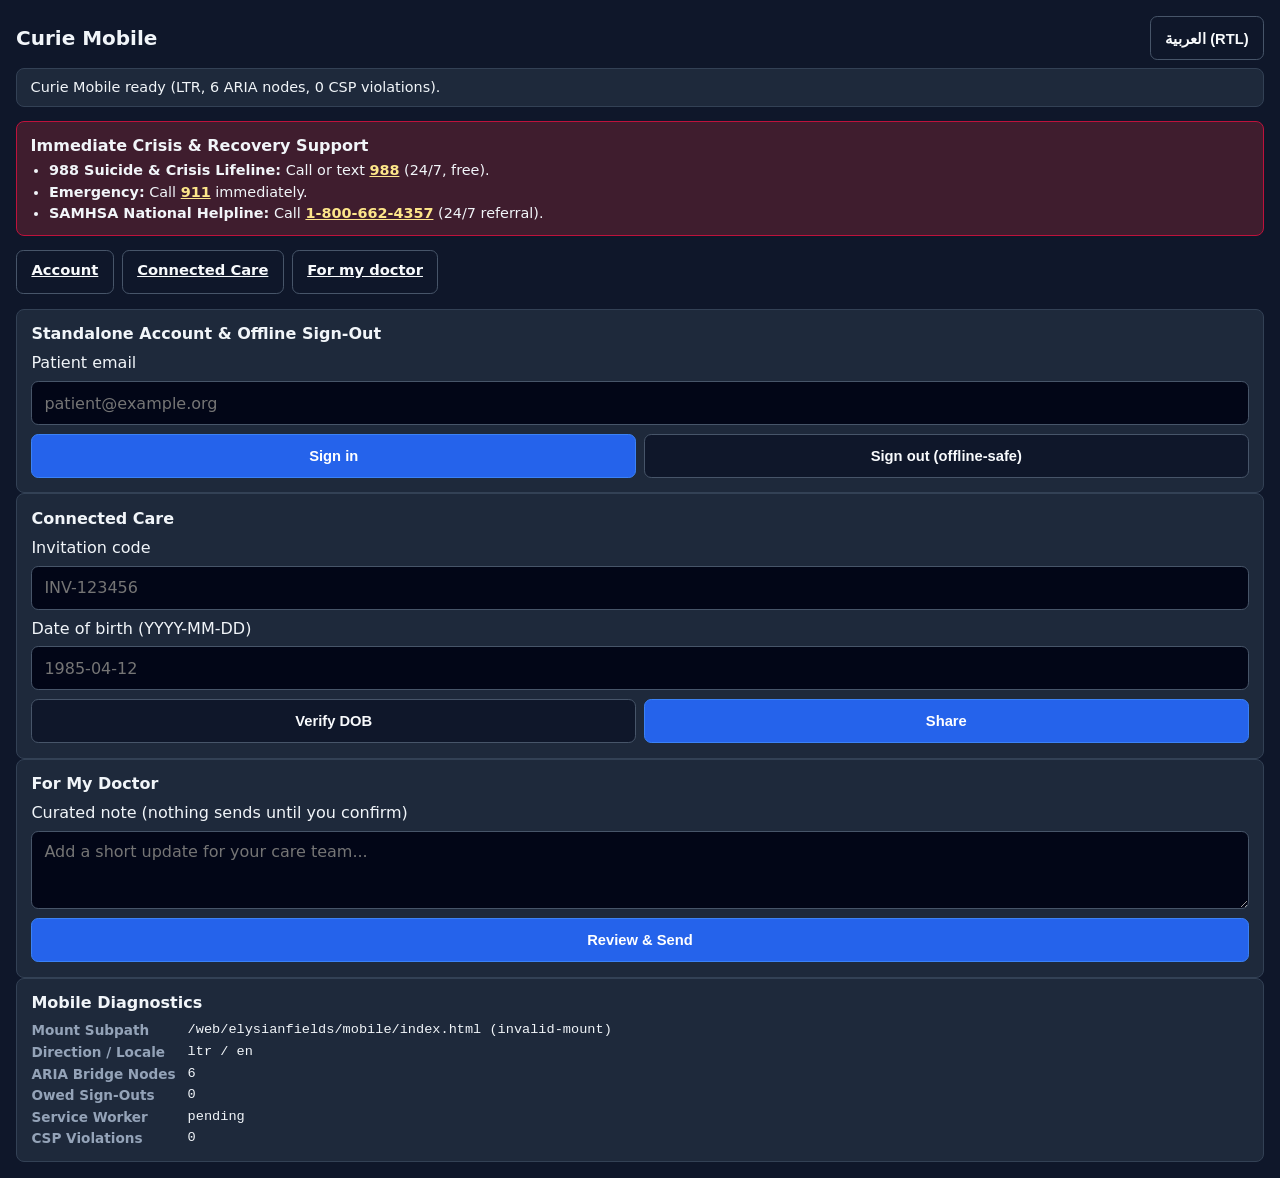
==== web/elysianfields/mobile/index.html @ 74f0f7d9 "feat(mobile-web): add /elysianfields/mobile/ PWA, offline Service Worker, and Playwright Mobile + Wa" ====
<!DOCTYPE html>
<html lang="en" dir="ltr">
<head>
  <meta charset="utf-8">
  <meta name="viewport" content="width=device-width, initial-scale=1">
  <meta name="theme-color" content="#0f172a">
  <title>Elysian Fields — Curie Mobile</title>
  <link rel="manifest" href="./manifest.webmanifest">
  <link rel="stylesheet" href="./mobile.css">
</head>
<body>
  <div id="mobile-app" class="mobile-shell" data-mount-prefix="/elysianfields/mobile">
    <header class="mobile-header">
      <div class="header-row">
        <h1 id="mobile-title">Curie Mobile</h1>
        <button id="btn-toggle-lang" type="button" class="touch-btn">العربية (RTL)</button>
      </div>
      <p id="mobile-status" class="status-banner" role="status" aria-live="polite">
        Initializing Curie Mobile standalone shell...
      </p>
    </header>

    <section id="crisis-resources" class="crisis-banner" aria-label="Immediate crisis support">
      <h2 id="crisis-heading">Immediate Crisis &amp; Recovery Support</h2>
      <ul class="crisis-list">
        <li><strong>988 Suicide &amp; Crisis Lifeline:</strong> Call or text <a href="tel:988">988</a> (24/7, free).</li>
        <li><strong>Emergency:</strong> Call <a href="tel:911">911</a> immediately.</li>
        <li><strong>SAMHSA National Helpline:</strong> Call <a href="tel:18006624357">1-800-662-4357</a> (24/7 referral).</li>
      </ul>
    </section>

    <nav class="mobile-nav" aria-label="Curie Mobile navigation">
      <a class="touch-btn" href="#section-account">Account</a>
      <a class="touch-btn" href="#section-connected-care">Connected Care</a>
      <a class="touch-btn" href="#section-for-my-doctor">For my doctor</a>
    </nav>

    <main id="mobile-main" aria-label="Curie Mobile workspace">
      <section id="section-account" class="card" aria-label="Standalone patient account">
        <h2>Standalone Account &amp; Offline Sign-Out</h2>
        <form id="mobile-auth-form" class="stack-form">
          <label for="mobile-email">Patient email</label>
          <input id="mobile-email" class="touch-input" name="email" type="email" autocomplete="username" placeholder="patient@example.org">
          <div class="btn-row">
            <button id="btn-mobile-signin" type="submit" class="touch-btn touch-btn-primary">Sign in</button>
            <button id="btn-mobile-signout" type="button" class="touch-btn">Sign out (offline-safe)</button>
          </div>
        </form>
      </section>

      <section id="section-connected-care" class="card" aria-label="Connected Care invitation">
        <h2>Connected Care</h2>
        <form id="connected-care-form" class="stack-form">
          <label for="invite-code">Invitation code</label>
          <input id="invite-code" class="touch-input" name="code" type="text" placeholder="INV-123456">
          <label for="verify-dob">Date of birth (YYYY-MM-DD)</label>
          <input id="verify-dob" class="touch-input" name="dob" type="text" placeholder="1985-04-12">
          <div class="btn-row">
            <button id="btn-verify-dob" type="submit" class="touch-btn">Verify DOB</button>
            <button id="btn-share-consent" type="button" class="touch-btn touch-btn-primary">Share</button>
          </div>
        </form>
      </section>

      <section id="section-for-my-doctor" class="card" aria-label="For my doctor sharing">
        <h2>For My Doctor</h2>
        <form id="doctor-note-form" class="stack-form">
          <label for="doctor-note">Curated note (nothing sends until you confirm)</label>
          <textarea id="doctor-note" class="touch-textarea" rows="3" placeholder="Add a short update for your care team..."></textarea>
          <button id="btn-send-doctor" type="submit" class="touch-btn touch-btn-primary">Review &amp; Send</button>
        </form>
      </section>

      <section class="card" aria-label="Mobile delivery diagnostics">
        <h2>Mobile Diagnostics</h2>
        <dl class="metric-grid">
          <dt>Mount Subpath</dt>
          <dd id="mobile-metric-subpath">pending</dd>
          <dt>Direction / Locale</dt>
          <dd id="mobile-metric-dir">ltr / en</dd>
          <dt>ARIA Bridge Nodes</dt>
          <dd id="mobile-metric-a11y">0</dd>
          <dt>Owed Sign-Outs</dt>
          <dd id="mobile-metric-owed">0</dd>
          <dt>Service Worker</dt>
          <dd id="mobile-metric-sw">pending</dd>
          <dt>CSP Violations</dt>
          <dd id="mobile-metric-csp">0</dd>
        </dl>
      </section>
    </main>
  </div>

  <script type="module" src="./mobile-boot.js"></script>
</body>
</html>
---- web/elysianfields/mobile/mobile.css ----
:root {
  color-scheme: light dark;
  font-family: system-ui, -apple-system, BlinkMacSystemFont, "Segoe UI", sans-serif;
}

*,
*::before,
*::after {
  box-sizing: border-box;
}

html,
body {
  margin: 0;
  padding: 0;
  width: 100%;
  max-width: 100%;
  overflow-x: hidden;
  background: #0f172a;
  color: #f1f5f9;
}

.ef-sr-only {
  position: fixed;
  width: 1px;
  height: 1px;
  padding: 0;
  margin: -1px;
  overflow: hidden;
  clip: rect(0, 0, 0, 0);
  white-space: nowrap;
  border: 0;
  pointer-events: none;
}

.mobile-shell {
  width: 100%;
  max-width: 100%;
  margin: 0 auto;
  padding: 1rem;
  display: flex;
  flex-direction: column;
  gap: 0.9rem;
}

.mobile-header {
  display: flex;
  flex-direction: column;
  gap: 0.5rem;
}

.header-row {
  display: flex;
  align-items: center;
  justify-content: space-between;
  gap: 0.5rem;
  flex-wrap: wrap;
}

.mobile-header h1 {
  margin: 0;
  font-size: 1.25rem;
  line-height: 1.3;
}

.status-banner {
  margin: 0;
  padding: 0.65rem 0.85rem;
  border-radius: 0.5rem;
  background: #1e293b;
  border: 1px solid #334155;
  font-size: 0.9rem;
  overflow-wrap: anywhere;
}

.crisis-banner {
  padding: 0.85rem;
  border-radius: 0.5rem;
  background: #3f1d2e;
  border: 1px solid #be123c;
}

.crisis-banner h2 {
  margin: 0 0 0.45rem 0;
  font-size: 1rem;
}

.crisis-list {
  margin: 0;
  padding-inline-start: 1.15rem;
  display: flex;
  flex-direction: column;
  gap: 0.35rem;
  font-size: 0.9rem;
}

.crisis-list a {
  color: #fde68a;
  font-weight: 700;
}

.mobile-nav {
  display: flex;
  gap: 0.5rem;
  flex-wrap: wrap;
}

.card {
  width: 100%;
  min-width: 0;
  padding: 0.9rem;
  border-radius: 0.5rem;
  background: #1e293b;
  border: 1px solid #334155;
  display: flex;
  flex-direction: column;
  gap: 0.65rem;
}

.card h2 {
  margin: 0;
  font-size: 1rem;
}

.stack-form {
  display: flex;
  flex-direction: column;
  gap: 0.55rem;
  width: 100%;
}

.touch-input,
.touch-textarea {
  width: 100%;
  min-height: 44px;
  padding: 0.6rem 0.75rem;
  border-radius: 0.45rem;
  border: 1px solid #475569;
  background: #020617;
  color: #f8fafc;
  font-size: 1rem;
  font-family: inherit;
}

.touch-btn {
  min-height: 44px;
  padding: 0.6rem 0.9rem;
  border-radius: 0.45rem;
  border: 1px solid #475569;
  background: #0f172a;
  color: #f8fafc;
  font-size: 0.92rem;
  font-weight: 600;
  cursor: pointer;
  touch-action: manipulation;
}

.touch-btn-primary {
  background: #2563eb;
  border-color: #3b82f6;
  color: #ffffff;
}

.touch-btn:focus-visible,
.touch-input:focus-visible,
.touch-textarea:focus-visible,
a:focus-visible {
  outline: 3px solid #93c5fd;
  outline-offset: 2px;
}

.btn-row {
  display: flex;
  gap: 0.5rem;
  flex-wrap: wrap;
}

.btn-row .touch-btn {
  flex: 1 1 8.5rem;
}

.metric-grid {
  display: grid;
  grid-template-columns: max-content minmax(0, 1fr);
  gap: 0.35rem 0.75rem;
  margin: 0;
  font-size: 0.85rem;
}

.metric-grid dt {
  color: #94a3b8;
  font-weight: 600;
}

.metric-grid dd {
  margin: 0;
  font-family: ui-monospace, SFMono-Regular, Menlo, monospace;
  overflow-wrap: anywhere;
}
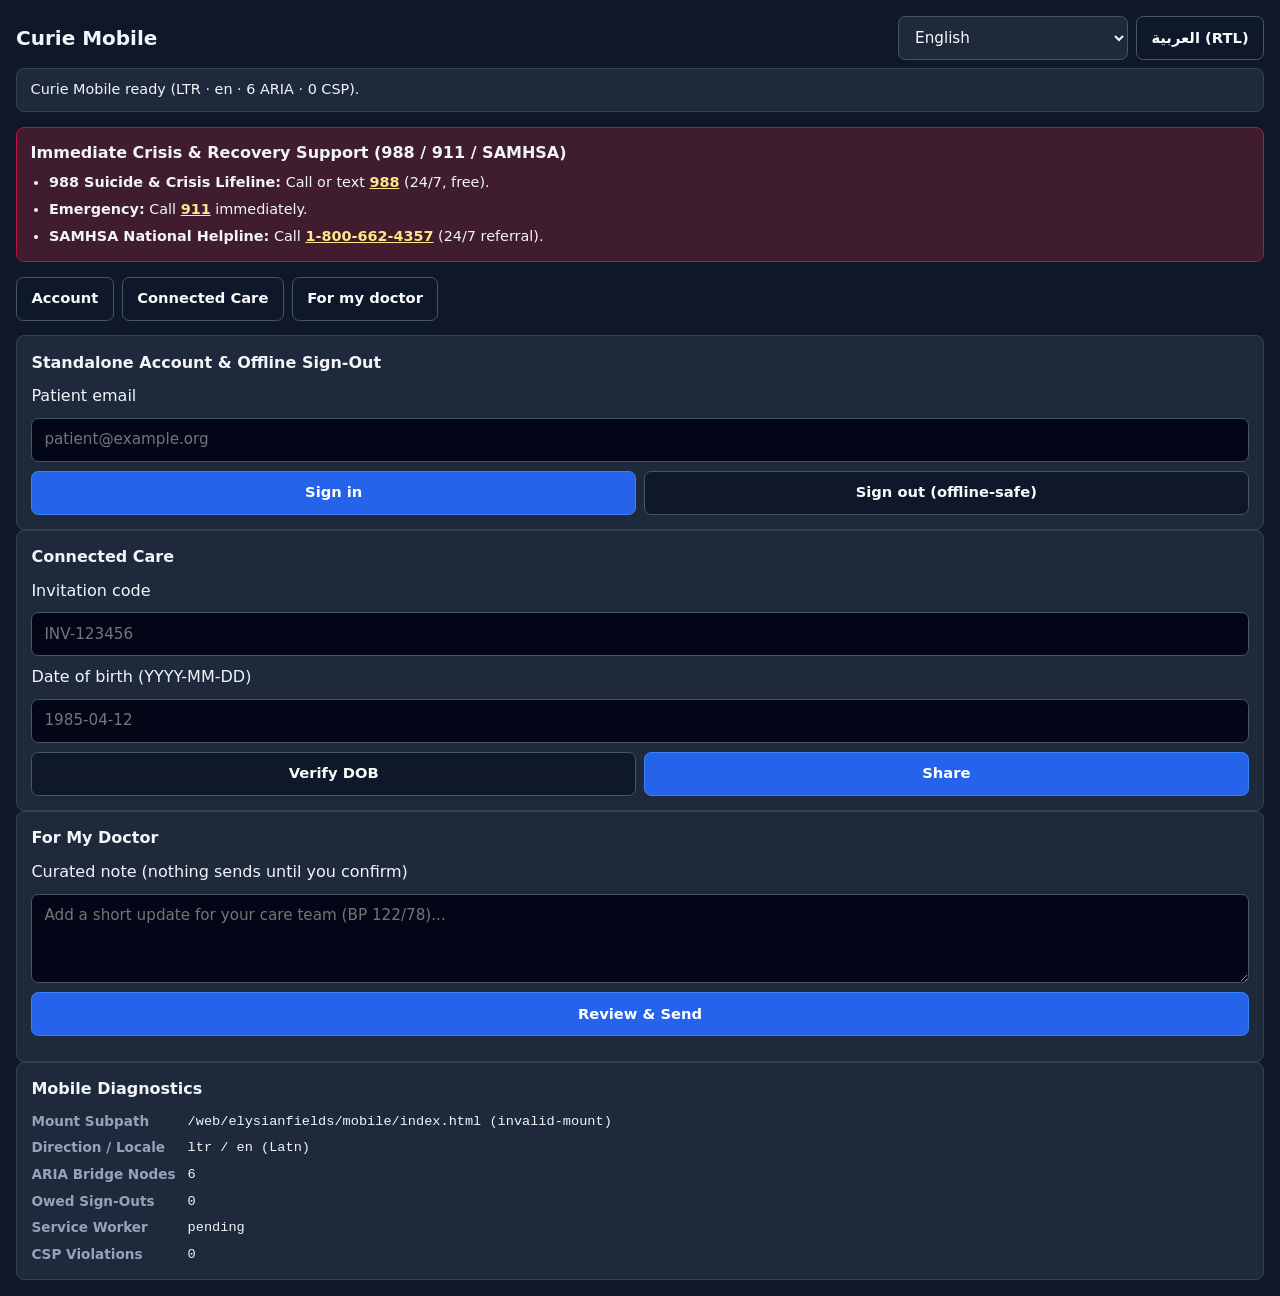
==== commit d66f2ff0: "feat: upgrade desktop/mobile web shells for 7+ scripts and add multilingual GUI QA harness" ====
--- a/web/elysianfields/mobile/index.html
+++ b/web/elysianfields/mobile/index.html
@@ -13,7 +13,23 @@
     <header class="mobile-header">
       <div class="header-row">
         <h1 id="mobile-title">Curie Mobile</h1>
-        <button id="btn-toggle-lang" type="button" class="touch-btn">العربية (RTL)</button>
+        <div class="header-controls">
+          <select id="locale-select" class="touch-select" aria-label="Language">
+            <option value="en">English</option>
+            <option value="he">עברית (Hebrew · RTL)</option>
+            <option value="ar">العربية (Arabic · RTL)</option>
+            <option value="zh-Hans">简体中文 (Chinese)</option>
+            <option value="ja">日本語 (Japanese)</option>
+            <option value="vi">Tiếng Việt (Vietnamese)</option>
+            <option value="hi">हिन्दी (Hindi · Devanagari)</option>
+            <option value="es">Español</option>
+            <option value="fr">Français</option>
+            <option value="pt">Português</option>
+            <option value="de">Deutsch</option>
+            <option value="ko">한국어</option>
+          </select>
+          <button id="btn-toggle-lang" type="button" class="touch-btn">العربية (RTL)</button>
+        </div>
       </div>
       <p id="mobile-status" class="status-banner" role="status" aria-live="polite">
         Initializing Curie Mobile standalone shell...
@@ -30,17 +46,17 @@
     </section>
 
     <nav class="mobile-nav" aria-label="Curie Mobile navigation">
-      <a class="touch-btn" href="#section-account">Account</a>
-      <a class="touch-btn" href="#section-connected-care">Connected Care</a>
-      <a class="touch-btn" href="#section-for-my-doctor">For my doctor</a>
+      <a id="nav-account" class="touch-btn" href="#section-account">Account</a>
+      <a id="nav-connected-care" class="touch-btn" href="#section-connected-care">Connected Care</a>
+      <a id="nav-for-my-doctor" class="touch-btn" href="#section-for-my-doctor">For my doctor</a>
     </nav>
 
     <main id="mobile-main" aria-label="Curie Mobile workspace">
       <section id="section-account" class="card" aria-label="Standalone patient account">
-        <h2>Standalone Account &amp; Offline Sign-Out</h2>
+        <h2 id="heading-account">Standalone Account &amp; Offline Sign-Out</h2>
         <form id="mobile-auth-form" class="stack-form">
-          <label for="mobile-email">Patient email</label>
-          <input id="mobile-email" class="touch-input" name="email" type="email" autocomplete="username" placeholder="patient@example.org">
+          <label id="label-mobile-email" for="mobile-email">Patient email</label>
+          <input id="mobile-email" class="touch-input" name="email" type="email" dir="auto" autocomplete="username" placeholder="patient@example.org">
           <div class="btn-row">
             <button id="btn-mobile-signin" type="submit" class="touch-btn touch-btn-primary">Sign in</button>
             <button id="btn-mobile-signout" type="button" class="touch-btn">Sign out (offline-safe)</button>
@@ -49,12 +65,12 @@
       </section>
 
       <section id="section-connected-care" class="card" aria-label="Connected Care invitation">
-        <h2>Connected Care</h2>
+        <h2 id="heading-connected-care">Connected Care</h2>
         <form id="connected-care-form" class="stack-form">
-          <label for="invite-code">Invitation code</label>
-          <input id="invite-code" class="touch-input" name="code" type="text" placeholder="INV-123456">
-          <label for="verify-dob">Date of birth (YYYY-MM-DD)</label>
-          <input id="verify-dob" class="touch-input" name="dob" type="text" placeholder="1985-04-12">
+          <label id="label-invite-code" for="invite-code">Invitation code</label>
+          <input id="invite-code" class="touch-input" name="code" type="text" dir="auto" placeholder="INV-123456">
+          <label id="label-verify-dob" for="verify-dob">Date of birth (YYYY-MM-DD)</label>
+          <input id="verify-dob" class="touch-input" name="dob" type="text" dir="auto" placeholder="1985-04-12">
           <div class="btn-row">
             <button id="btn-verify-dob" type="submit" class="touch-btn">Verify DOB</button>
             <button id="btn-share-consent" type="button" class="touch-btn touch-btn-primary">Share</button>
@@ -63,16 +79,17 @@
       </section>
 
       <section id="section-for-my-doctor" class="card" aria-label="For my doctor sharing">
-        <h2>For My Doctor</h2>
+        <h2 id="heading-for-my-doctor">For My Doctor</h2>
         <form id="doctor-note-form" class="stack-form">
-          <label for="doctor-note">Curated note (nothing sends until you confirm)</label>
-          <textarea id="doctor-note" class="touch-textarea" rows="3" placeholder="Add a short update for your care team..."></textarea>
+          <label id="label-doctor-note" for="doctor-note">Curated note (nothing sends until you confirm)</label>
+          <textarea id="doctor-note" class="touch-textarea" rows="3" dir="auto" placeholder="Add a short update for your care team..."></textarea>
           <button id="btn-send-doctor" type="submit" class="touch-btn touch-btn-primary">Review &amp; Send</button>
         </form>
+        <ul id="doctor-sent-list" class="sent-list" aria-live="polite" dir="auto"></ul>
       </section>
 
       <section class="card" aria-label="Mobile delivery diagnostics">
-        <h2>Mobile Diagnostics</h2>
+        <h2 id="heading-mobile-diagnostics">Mobile Diagnostics</h2>
         <dl class="metric-grid">
           <dt>Mount Subpath</dt>
           <dd id="mobile-metric-subpath">pending</dd>
--- a/web/elysianfields/mobile/mobile.css
+++ b/web/elysianfields/mobile/mobile.css
@@ -1,6 +1,18 @@
 :root {
   color-scheme: light dark;
-  font-family: system-ui, -apple-system, BlinkMacSystemFont, "Segoe UI", sans-serif;
+  font-family:
+    "Noto Sans",
+    "Noto Sans Hebrew",
+    "Noto Sans Arabic",
+    "Noto Sans Devanagari",
+    "Noto Sans CJK SC",
+    "Noto Sans CJK JP",
+    "DejaVu Sans",
+    system-ui,
+    -apple-system,
+    BlinkMacSystemFont,
+    "Segoe UI",
+    sans-serif;
 }
 
 *,
@@ -15,7 +27,8 @@
   padding: 0;
   width: 100%;
   max-width: 100%;
-  overflow-x: hidden;
+  overflow-x: clip;
+  line-height: 1.55;
   background: #0f172a;
   color: #f1f5f9;
 }
@@ -36,7 +49,7 @@
 .mobile-shell {
   width: 100%;
   max-width: 100%;
-  margin: 0 auto;
+  margin-inline: auto;
   padding: 1rem;
   display: flex;
   flex-direction: column;
@@ -57,20 +70,31 @@
   flex-wrap: wrap;
 }
 
+.header-controls {
+  display: flex;
+  align-items: center;
+  gap: 0.5rem;
+  flex-wrap: wrap;
+  max-width: 100%;
+}
+
 .mobile-header h1 {
   margin: 0;
   font-size: 1.25rem;
-  line-height: 1.3;
+  line-height: 1.4;
+  overflow-wrap: break-word;
 }
 
 .status-banner {
   margin: 0;
-  padding: 0.65rem 0.85rem;
+  padding-block: 0.65rem;
+  padding-inline: 0.85rem;
   border-radius: 0.5rem;
   background: #1e293b;
   border: 1px solid #334155;
   font-size: 0.9rem;
-  overflow-wrap: anywhere;
+  line-height: 1.5;
+  overflow-wrap: break-word;
 }
 
 .crisis-banner {
@@ -83,6 +107,8 @@
 .crisis-banner h2 {
   margin: 0 0 0.45rem 0;
   font-size: 1rem;
+  line-height: 1.45;
+  overflow-wrap: break-word;
 }
 
 .crisis-list {
@@ -92,6 +118,7 @@
   flex-direction: column;
   gap: 0.35rem;
   font-size: 0.9rem;
+  line-height: 1.5;
 }
 
 .crisis-list a {
@@ -115,11 +142,14 @@
   display: flex;
   flex-direction: column;
   gap: 0.65rem;
+  overflow-wrap: break-word;
 }
 
 .card h2 {
   margin: 0;
   font-size: 1rem;
+  line-height: 1.45;
+  overflow-wrap: break-word;
 }
 
 .stack-form {
@@ -130,27 +160,47 @@
 }
 
 .touch-input,
-.touch-textarea {
-  width: 100%;
+.touch-textarea,
+.touch-select {
+  width: 100%;
+  max-width: 100%;
   min-height: 44px;
-  padding: 0.6rem 0.75rem;
+  padding-block: 0.6rem;
+  padding-inline: 0.75rem;
   border-radius: 0.45rem;
   border: 1px solid #475569;
   background: #020617;
   color: #f8fafc;
-  font-size: 1rem;
+  font-size: 0.95rem;
+  line-height: 1.5;
   font-family: inherit;
+  unicode-bidi: plaintext;
+}
+
+.header-controls .touch-select {
+  width: auto;
+  max-width: 100%;
+  background: #1e293b;
 }
 
 .touch-btn {
+  display: inline-flex;
+  align-items: center;
+  justify-content: center;
   min-height: 44px;
-  padding: 0.6rem 0.9rem;
+  padding-block: 0.6rem;
+  padding-inline: 0.9rem;
   border-radius: 0.45rem;
   border: 1px solid #475569;
   background: #0f172a;
   color: #f8fafc;
+  font-family: inherit;
   font-size: 0.92rem;
   font-weight: 600;
+  line-height: 1.4;
+  text-decoration: none;
+  text-align: start;
+  overflow-wrap: break-word;
   cursor: pointer;
   touch-action: manipulation;
 }
@@ -159,11 +209,13 @@
   background: #2563eb;
   border-color: #3b82f6;
   color: #ffffff;
+  text-align: center;
 }
 
 .touch-btn:focus-visible,
 .touch-input:focus-visible,
 .touch-textarea:focus-visible,
+.touch-select:focus-visible,
 a:focus-visible {
   outline: 3px solid #93c5fd;
   outline-offset: 2px;
@@ -177,6 +229,26 @@
 
 .btn-row .touch-btn {
   flex: 1 1 8.5rem;
+}
+
+.sent-list {
+  list-style: none;
+  margin: 0;
+  padding: 0;
+  display: flex;
+  flex-direction: column;
+  gap: 0.45rem;
+}
+
+.sent-item {
+  padding-block: 0.55rem;
+  padding-inline: 0.75rem;
+  border-radius: 0.4rem;
+  background: #0f172a;
+  border: 1px solid #334155;
+  line-height: 1.55;
+  overflow-wrap: break-word;
+  unicode-bidi: plaintext;
 }
 
 .metric-grid {
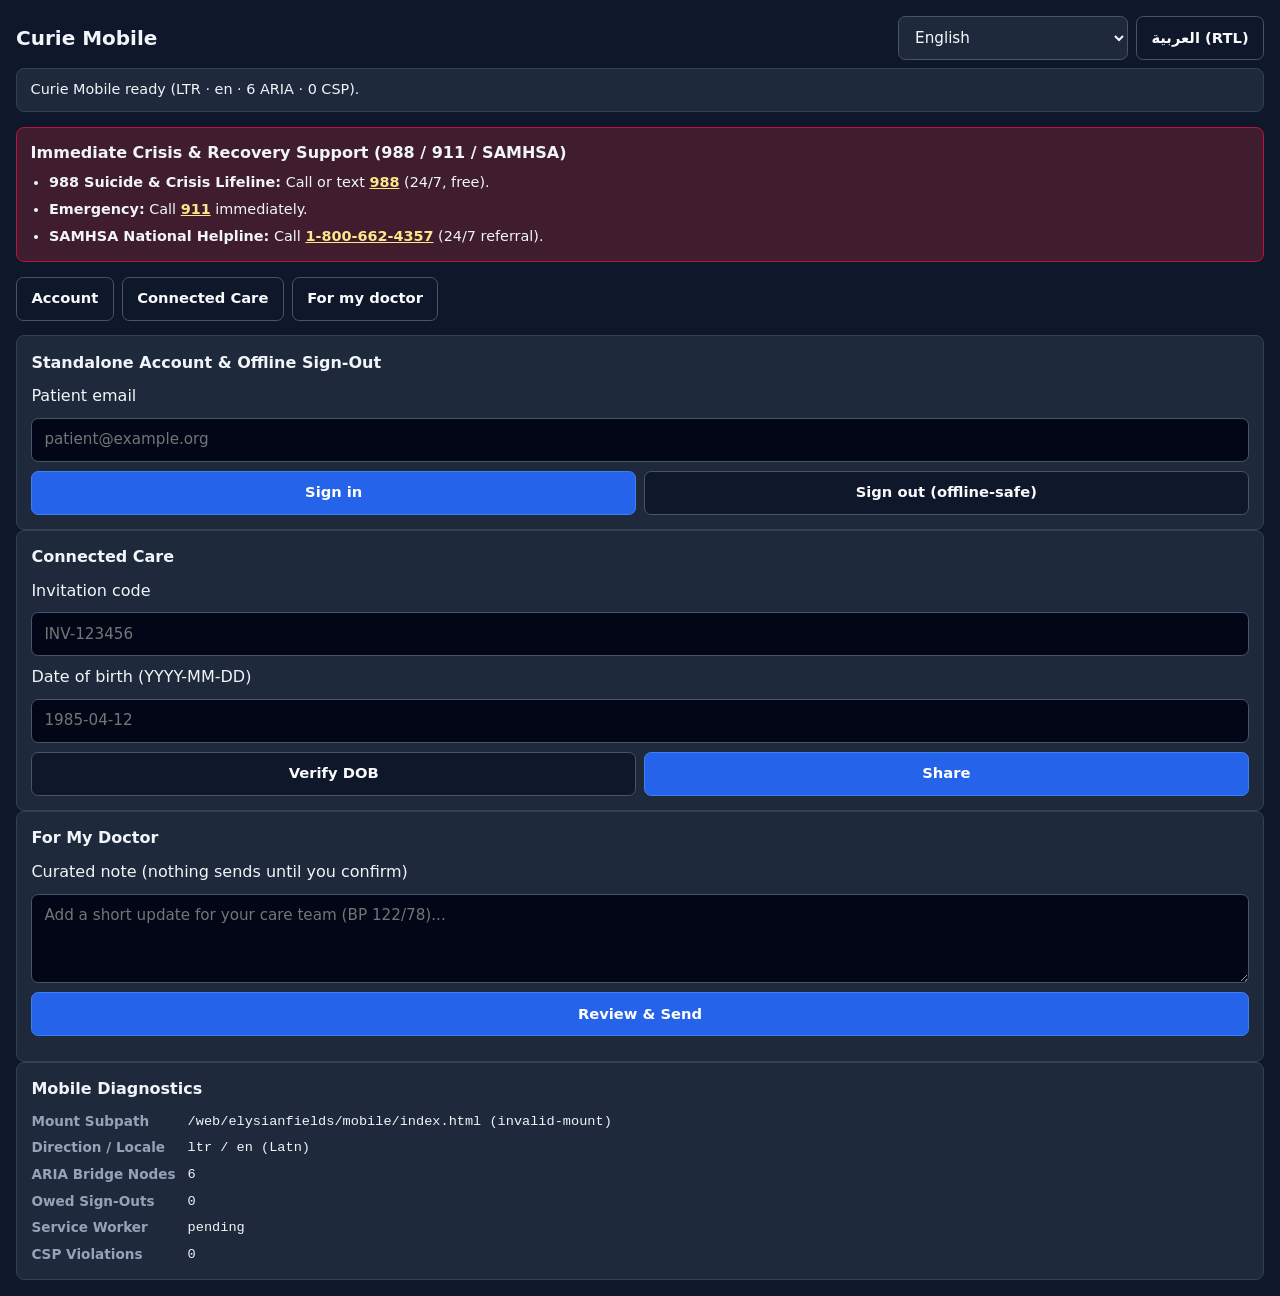
==== commit 17509314: "fix: isolate RTL BiDi crisis phone links, diagnostics, structured inputs, and add QA checks" ====
--- a/web/elysianfields/mobile/index.html
+++ b/web/elysianfields/mobile/index.html
@@ -39,9 +39,24 @@
     <section id="crisis-resources" class="crisis-banner" aria-label="Immediate crisis support">
       <h2 id="crisis-heading">Immediate Crisis &amp; Recovery Support</h2>
       <ul class="crisis-list">
-        <li><strong>988 Suicide &amp; Crisis Lifeline:</strong> Call or text <a href="tel:988">988</a> (24/7, free).</li>
-        <li><strong>Emergency:</strong> Call <a href="tel:911">911</a> immediately.</li>
-        <li><strong>SAMHSA National Helpline:</strong> Call <a href="tel:18006624357">1-800-662-4357</a> (24/7 referral).</li>
+        <li>
+          <strong id="crisis-988-label">988 Suicide &amp; Crisis Lifeline:</strong>
+          <span id="crisis-988-prefix">Call or text</span>
+          <a dir="ltr" class="crisis-tel" href="tel:988">988</a>
+          <span id="crisis-988-suffix">(24/7, free).</span>
+        </li>
+        <li>
+          <strong id="crisis-911-label">Emergency:</strong>
+          <span id="crisis-911-prefix">Call</span>
+          <a dir="ltr" class="crisis-tel" href="tel:911">911</a>
+          <span id="crisis-911-suffix">immediately.</span>
+        </li>
+        <li>
+          <strong id="crisis-samhsa-label">SAMHSA National Helpline:</strong>
+          <span id="crisis-samhsa-prefix">Call</span>
+          <a dir="ltr" class="crisis-tel" href="tel:18006624357">1-800-662-4357</a>
+          <span id="crisis-samhsa-suffix">(24/7 referral).</span>
+        </li>
       </ul>
     </section>
 
@@ -56,7 +71,7 @@
         <h2 id="heading-account">Standalone Account &amp; Offline Sign-Out</h2>
         <form id="mobile-auth-form" class="stack-form">
           <label id="label-mobile-email" for="mobile-email">Patient email</label>
-          <input id="mobile-email" class="touch-input" name="email" type="email" dir="auto" autocomplete="username" placeholder="patient@example.org">
+          <input id="mobile-email" class="touch-input" name="email" type="email" dir="ltr" autocomplete="username" placeholder="patient@example.org">
           <div class="btn-row">
             <button id="btn-mobile-signin" type="submit" class="touch-btn touch-btn-primary">Sign in</button>
             <button id="btn-mobile-signout" type="button" class="touch-btn">Sign out (offline-safe)</button>
@@ -68,9 +83,9 @@
         <h2 id="heading-connected-care">Connected Care</h2>
         <form id="connected-care-form" class="stack-form">
           <label id="label-invite-code" for="invite-code">Invitation code</label>
-          <input id="invite-code" class="touch-input" name="code" type="text" dir="auto" placeholder="INV-123456">
+          <input id="invite-code" class="touch-input" name="code" type="text" dir="ltr" placeholder="INV-123456">
           <label id="label-verify-dob" for="verify-dob">Date of birth (YYYY-MM-DD)</label>
-          <input id="verify-dob" class="touch-input" name="dob" type="text" dir="auto" placeholder="1985-04-12">
+          <input id="verify-dob" class="touch-input" name="dob" type="text" dir="ltr" placeholder="1985-04-12">
           <div class="btn-row">
             <button id="btn-verify-dob" type="submit" class="touch-btn">Verify DOB</button>
             <button id="btn-share-consent" type="button" class="touch-btn touch-btn-primary">Share</button>
--- a/web/elysianfields/mobile/mobile.css
+++ b/web/elysianfields/mobile/mobile.css
@@ -121,9 +121,13 @@
   line-height: 1.5;
 }
 
-.crisis-list a {
+.crisis-list a,
+.crisis-tel {
   color: #fde68a;
   font-weight: 700;
+  direction: ltr;
+  unicode-bidi: isolate;
+  display: inline-block;
 }
 
 .mobile-nav {
@@ -181,6 +185,19 @@
   width: auto;
   max-width: 100%;
   background: #1e293b;
+}
+
+input[type="email"],
+#invite-code,
+#verify-dob {
+  direction: ltr;
+  unicode-bidi: isolate;
+}
+
+html[dir="rtl"] input[type="email"],
+html[dir="rtl"] #invite-code,
+html[dir="rtl"] #verify-dob {
+  text-align: right;
 }
 
 .touch-btn {
@@ -268,4 +285,10 @@
   margin: 0;
   font-family: ui-monospace, SFMono-Regular, Menlo, monospace;
   overflow-wrap: anywhere;
-}
+  direction: ltr;
+  unicode-bidi: isolate;
+}
+
+html[dir="rtl"] .metric-grid dd {
+  text-align: right;
+}
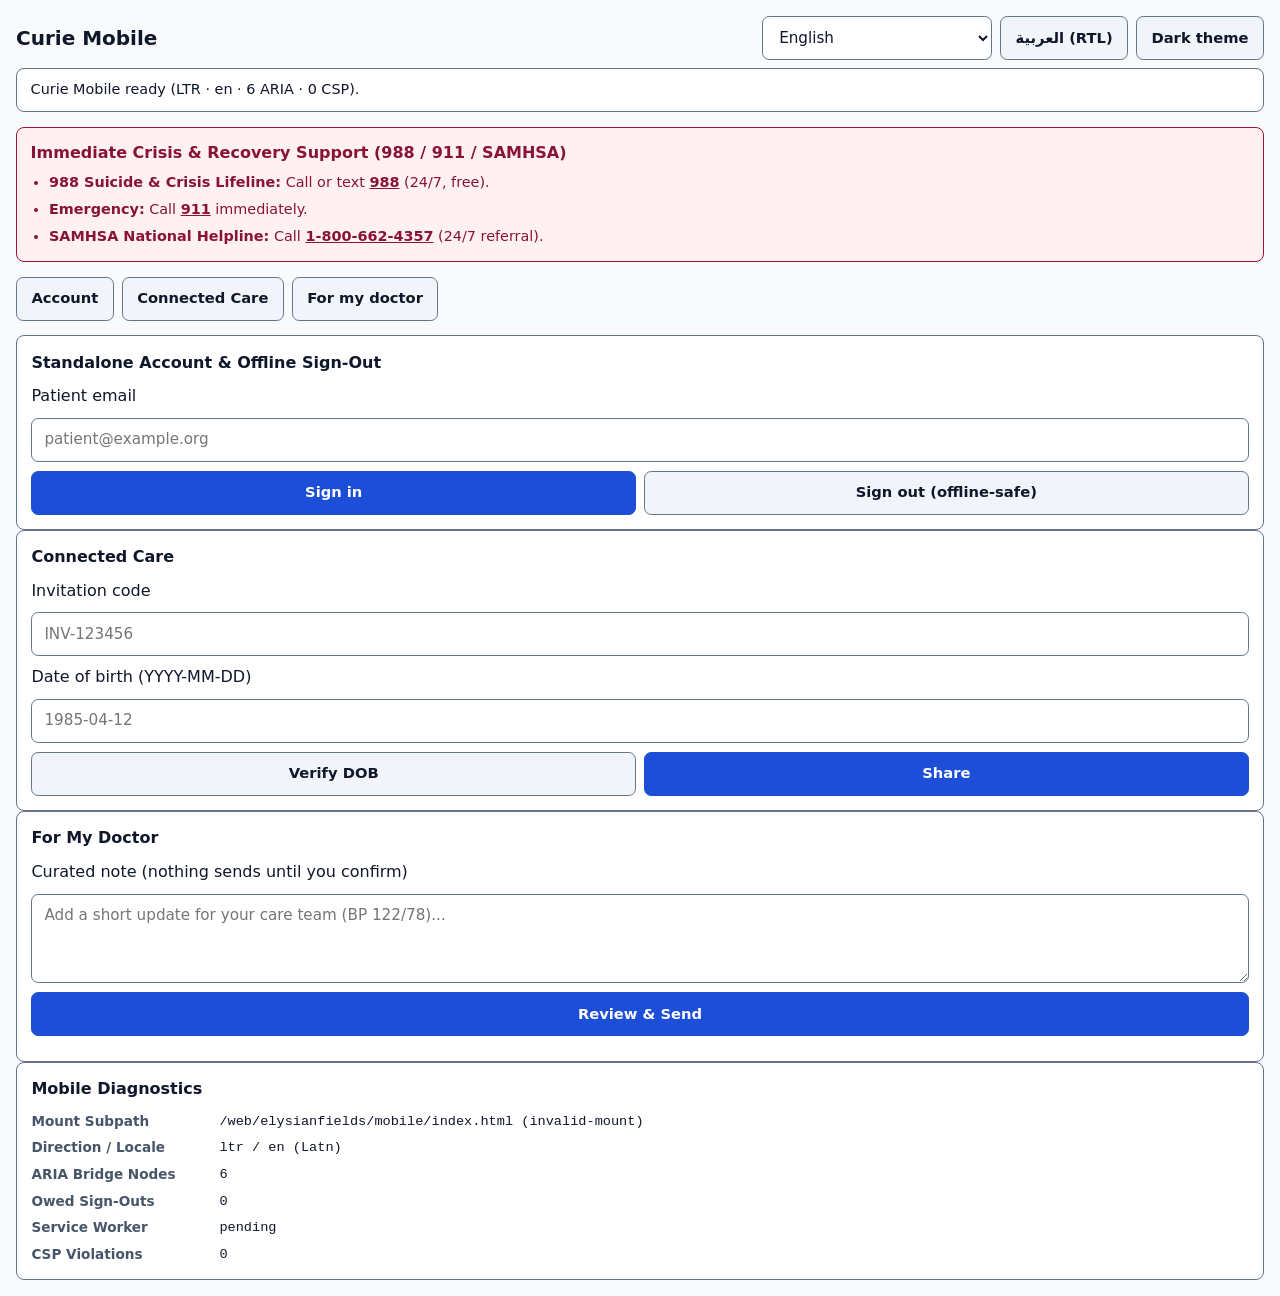
==== commit 9d7708b9: "feat(web,qa): add WCAG 2.1 AA theme switcher, 200% zoom reflow, Privacy Cover, and UX/A11y QA suite" ====
--- a/web/elysianfields/mobile/index.html
+++ b/web/elysianfields/mobile/index.html
@@ -1,5 +1,5 @@
 <!DOCTYPE html>
-<html lang="en" dir="ltr">
+<html lang="en" dir="ltr" data-theme="dark">
 <head>
   <meta charset="utf-8">
   <meta name="viewport" content="width=device-width, initial-scale=1">
@@ -29,6 +29,7 @@
             <option value="ko">한국어</option>
           </select>
           <button id="btn-toggle-lang" type="button" class="touch-btn">العربية (RTL)</button>
+          <button id="btn-toggle-theme" type="button" class="touch-btn" aria-pressed="false">Light theme</button>
         </div>
       </div>
       <p id="mobile-status" class="status-banner" role="status" aria-live="polite">
--- a/web/elysianfields/mobile/mobile.css
+++ b/web/elysianfields/mobile/mobile.css
@@ -1,5 +1,20 @@
-:root {
-  color-scheme: light dark;
+:root,
+:root[data-theme="dark"] {
+  color-scheme: dark;
+  --bg-page: #0f172a;
+  --bg-panel: #1e293b;
+  --bg-input: #020617;
+  --bg-subtle: #0f172a;
+  --text-primary: #f1f5f9;
+  --text-secondary: #cbd5e1;
+  --border-subtle: #475569;
+  --accent-bg: #1d4ed8;
+  --accent-text: #ffffff;
+  --focus-ring: #93c5fd;
+  --crisis-bg: #3f1d2e;
+  --crisis-border: #be123c;
+  --crisis-text: #fff1f2;
+  --crisis-link: #fde68a;
   font-family:
     "Noto Sans",
     "Noto Sans Hebrew",
@@ -15,6 +30,24 @@
     sans-serif;
 }
 
+:root[data-theme="light"] {
+  color-scheme: light;
+  --bg-page: #f8fafc;
+  --bg-panel: #ffffff;
+  --bg-input: #ffffff;
+  --bg-subtle: #f1f5f9;
+  --text-primary: #0f172a;
+  --text-secondary: #475569;
+  --border-subtle: #64748b;
+  --accent-bg: #1d4ed8;
+  --accent-text: #ffffff;
+  --focus-ring: #1d4ed8;
+  --crisis-bg: #fff1f2;
+  --crisis-border: #9f1239;
+  --crisis-text: #881337;
+  --crisis-link: #881337;
+}
+
 *,
 *::before,
 *::after {
@@ -29,8 +62,8 @@
   max-width: 100%;
   overflow-x: clip;
   line-height: 1.55;
-  background: #0f172a;
-  color: #f1f5f9;
+  background: var(--bg-page);
+  color: var(--text-primary);
 }
 
 .ef-sr-only {
@@ -50,7 +83,8 @@
   width: 100%;
   max-width: 100%;
   margin-inline: auto;
-  padding: 1rem;
+  padding-block: clamp(0.65rem, 3vw, 1rem);
+  padding-inline: clamp(0.65rem, 3vw, 1rem);
   display: flex;
   flex-direction: column;
   gap: 0.9rem;
@@ -83,6 +117,7 @@
   font-size: 1.25rem;
   line-height: 1.4;
   overflow-wrap: break-word;
+  max-width: 100%;
 }
 
 .status-banner {
@@ -90,8 +125,9 @@
   padding-block: 0.65rem;
   padding-inline: 0.85rem;
   border-radius: 0.5rem;
-  background: #1e293b;
-  border: 1px solid #334155;
+  background: var(--bg-panel);
+  border: 1px solid var(--border-subtle);
+  color: var(--text-primary);
   font-size: 0.9rem;
   line-height: 1.5;
   overflow-wrap: break-word;
@@ -100,14 +136,16 @@
 .crisis-banner {
   padding: 0.85rem;
   border-radius: 0.5rem;
-  background: #3f1d2e;
-  border: 1px solid #be123c;
+  background: var(--crisis-bg);
+  border: 1px solid var(--crisis-border);
+  color: var(--crisis-text);
 }
 
 .crisis-banner h2 {
   margin: 0 0 0.45rem 0;
   font-size: 1rem;
   line-height: 1.45;
+  color: var(--crisis-text);
   overflow-wrap: break-word;
 }
 
@@ -119,11 +157,12 @@
   gap: 0.35rem;
   font-size: 0.9rem;
   line-height: 1.5;
+  color: var(--crisis-text);
 }
 
 .crisis-list a,
 .crisis-tel {
-  color: #fde68a;
+  color: var(--crisis-link);
   font-weight: 700;
   direction: ltr;
   unicode-bidi: isolate;
@@ -141,8 +180,9 @@
   min-width: 0;
   padding: 0.9rem;
   border-radius: 0.5rem;
-  background: #1e293b;
-  border: 1px solid #334155;
+  background: var(--bg-panel);
+  border: 1px solid var(--border-subtle);
+  color: var(--text-primary);
   display: flex;
   flex-direction: column;
   gap: 0.65rem;
@@ -172,9 +212,9 @@
   padding-block: 0.6rem;
   padding-inline: 0.75rem;
   border-radius: 0.45rem;
-  border: 1px solid #475569;
-  background: #020617;
-  color: #f8fafc;
+  border: 1px solid var(--border-subtle);
+  background: var(--bg-input);
+  color: var(--text-primary);
   font-size: 0.95rem;
   line-height: 1.5;
   font-family: inherit;
@@ -184,7 +224,7 @@
 .header-controls .touch-select {
   width: auto;
   max-width: 100%;
-  background: #1e293b;
+  background: var(--bg-panel);
 }
 
 input[type="email"],
@@ -205,27 +245,30 @@
   align-items: center;
   justify-content: center;
   min-height: 44px;
+  height: auto;
+  max-width: 100%;
   padding-block: 0.6rem;
   padding-inline: 0.9rem;
   border-radius: 0.45rem;
-  border: 1px solid #475569;
-  background: #0f172a;
-  color: #f8fafc;
+  border: 1px solid var(--border-subtle);
+  background: var(--bg-subtle);
+  color: var(--text-primary);
   font-family: inherit;
   font-size: 0.92rem;
   font-weight: 600;
   line-height: 1.4;
   text-decoration: none;
   text-align: start;
+  white-space: normal;
   overflow-wrap: break-word;
   cursor: pointer;
   touch-action: manipulation;
 }
 
 .touch-btn-primary {
-  background: #2563eb;
-  border-color: #3b82f6;
-  color: #ffffff;
+  background: var(--accent-bg);
+  border-color: var(--accent-bg);
+  color: var(--accent-text);
   text-align: center;
 }
 
@@ -234,7 +277,7 @@
 .touch-textarea:focus-visible,
 .touch-select:focus-visible,
 a:focus-visible {
-  outline: 3px solid #93c5fd;
+  outline: 3px solid var(--focus-ring);
   outline-offset: 2px;
 }
 
@@ -261,8 +304,9 @@
   padding-block: 0.55rem;
   padding-inline: 0.75rem;
   border-radius: 0.4rem;
-  background: #0f172a;
-  border: 1px solid #334155;
+  background: var(--bg-subtle);
+  border: 1px solid var(--border-subtle);
+  color: var(--text-primary);
   line-height: 1.55;
   overflow-wrap: break-word;
   unicode-bidi: plaintext;
@@ -270,20 +314,22 @@
 
 .metric-grid {
   display: grid;
-  grid-template-columns: max-content minmax(0, 1fr);
+  grid-template-columns: minmax(0, min(11rem, 45%)) minmax(0, 1fr);
   gap: 0.35rem 0.75rem;
   margin: 0;
   font-size: 0.85rem;
 }
 
 .metric-grid dt {
-  color: #94a3b8;
+  color: var(--text-secondary);
   font-weight: 600;
+  overflow-wrap: break-word;
 }
 
 .metric-grid dd {
   margin: 0;
   font-family: ui-monospace, SFMono-Regular, Menlo, monospace;
+  color: var(--text-primary);
   overflow-wrap: anywhere;
   direction: ltr;
   unicode-bidi: isolate;
@@ -292,3 +338,14 @@
 html[dir="rtl"] .metric-grid dd {
   text-align: right;
 }
+
+@media (prefers-reduced-motion: reduce) {
+  *,
+  *::before,
+  *::after {
+    animation-duration: 0.001ms !important;
+    animation-iteration-count: 1 !important;
+    transition-duration: 0.001ms !important;
+    scroll-behavior: auto !important;
+  }
+}
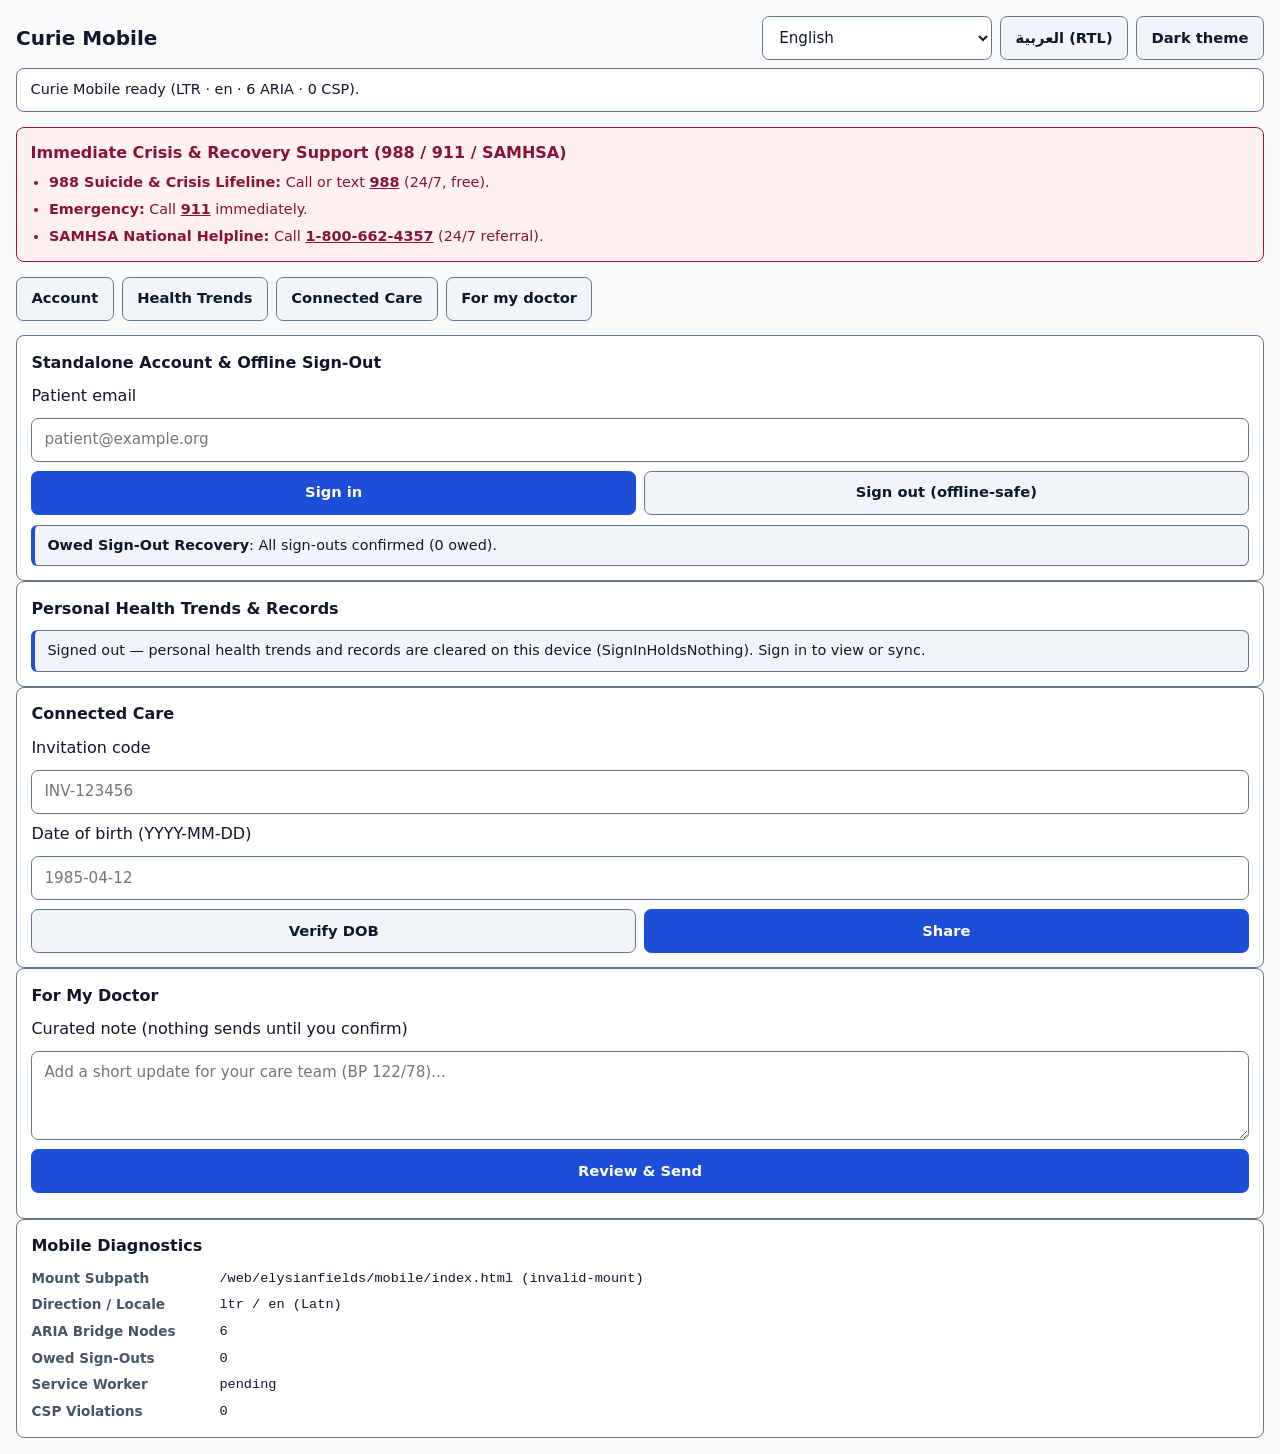
==== commit d5857989: "feat(web): add 4-tab Clinic workstation, Mobile health trends, and 12-locale parity" ====
--- a/web/elysianfields/mobile/index.html
+++ b/web/elysianfields/mobile/index.html
@@ -63,6 +63,7 @@
 
     <nav class="mobile-nav" aria-label="Curie Mobile navigation">
       <a id="nav-account" class="touch-btn" href="#section-account">Account</a>
+      <a id="nav-health-trends" class="touch-btn" href="#section-health-trends">Health Trends</a>
       <a id="nav-connected-care" class="touch-btn" href="#section-connected-care">Connected Care</a>
       <a id="nav-for-my-doctor" class="touch-btn" href="#section-for-my-doctor">For my doctor</a>
     </nav>
@@ -78,6 +79,40 @@
             <button id="btn-mobile-signout" type="button" class="touch-btn">Sign out (offline-safe)</button>
           </div>
         </form>
+        <p id="owed-recovery-status" class="owed-recovery-banner" role="status" aria-live="polite">
+          <strong id="label-owed-recovery">Owed Sign-Out Recovery</strong>:
+          <span id="owed-recovery-text">All sign-outs confirmed (0 owed).</span>
+        </p>
+      </section>
+
+      <section id="section-health-trends" class="card" aria-label="Personal health trends and records">
+        <h2 id="heading-health-trends">Personal Health Trends &amp; Records</h2>
+        <p id="health-signed-out-notice" class="health-notice" role="status">
+          Signed out — personal health trends and records are cleared on this device (SignInHoldsNothing). Sign in to view or sync.
+        </p>
+        <div id="health-trends-content" class="health-trends-content" hidden>
+          <dl class="health-metrics-grid">
+            <div class="health-tile">
+              <dt id="label-health-steps">Steps</dt>
+              <dd id="health-metric-steps"></dd>
+            </div>
+            <div class="health-tile">
+              <dt id="label-health-hr">Resting HR</dt>
+              <dd id="health-metric-hr"></dd>
+            </div>
+            <div class="health-tile">
+              <dt id="label-health-bp">Blood Pressure</dt>
+              <dd id="health-metric-bp"></dd>
+            </div>
+            <div class="health-tile">
+              <dt id="label-health-sleep">Sleep</dt>
+              <dd id="health-metric-sleep"></dd>
+            </div>
+          </dl>
+          <h3 id="heading-health-records">Personal Records</h3>
+          <ul id="health-records-list" class="sent-list" aria-label="Personal health records" dir="auto"></ul>
+          <button id="btn-sync-health" type="button" class="touch-btn touch-btn-primary">Sync Health Snapshot</button>
+        </div>
       </section>
 
       <section id="section-connected-care" class="card" aria-label="Connected Care invitation">
--- a/web/elysianfields/mobile/mobile.css
+++ b/web/elysianfields/mobile/mobile.css
@@ -196,6 +196,83 @@
   overflow-wrap: break-word;
 }
 
+.card h3 {
+  margin: 0;
+  font-size: 0.92rem;
+  line-height: 1.45;
+  overflow-wrap: break-word;
+}
+
+.owed-recovery-banner,
+.health-notice {
+  margin: 0;
+  padding-block: 0.55rem;
+  padding-inline: 0.75rem;
+  border-radius: 0.4rem;
+  background: var(--bg-subtle);
+  border: 1px solid var(--border-subtle);
+  border-inline-start: 4px solid var(--accent-bg);
+  color: var(--text-primary);
+  font-size: 0.9rem;
+  line-height: 1.5;
+  overflow-wrap: break-word;
+}
+
+.health-notice[hidden],
+.health-trends-content[hidden] {
+  display: none;
+}
+
+.health-trends-content {
+  display: flex;
+  flex-direction: column;
+  gap: 0.65rem;
+  min-width: 0;
+}
+
+.health-metrics-grid {
+  display: grid;
+  grid-template-columns: repeat(2, minmax(0, 1fr));
+  gap: 0.5rem;
+  margin: 0;
+}
+
+@media (max-width: 320px) {
+  .health-metrics-grid {
+    grid-template-columns: 1fr;
+  }
+}
+
+.health-tile {
+  padding-block: 0.55rem;
+  padding-inline: 0.7rem;
+  border-radius: 0.4rem;
+  background: var(--bg-subtle);
+  border: 1px solid var(--border-subtle);
+  min-width: 0;
+}
+
+.health-tile dt {
+  font-size: 0.82rem;
+  font-weight: 600;
+  color: var(--text-secondary);
+  overflow-wrap: break-word;
+}
+
+.health-tile dd {
+  margin: 0.2rem 0 0 0;
+  font-size: 0.98rem;
+  font-weight: 700;
+  color: var(--text-primary);
+  direction: ltr;
+  unicode-bidi: isolate;
+  overflow-wrap: anywhere;
+}
+
+html[dir="rtl"] .health-tile dd {
+  text-align: right;
+}
+
 .stack-form {
   display: flex;
   flex-direction: column;
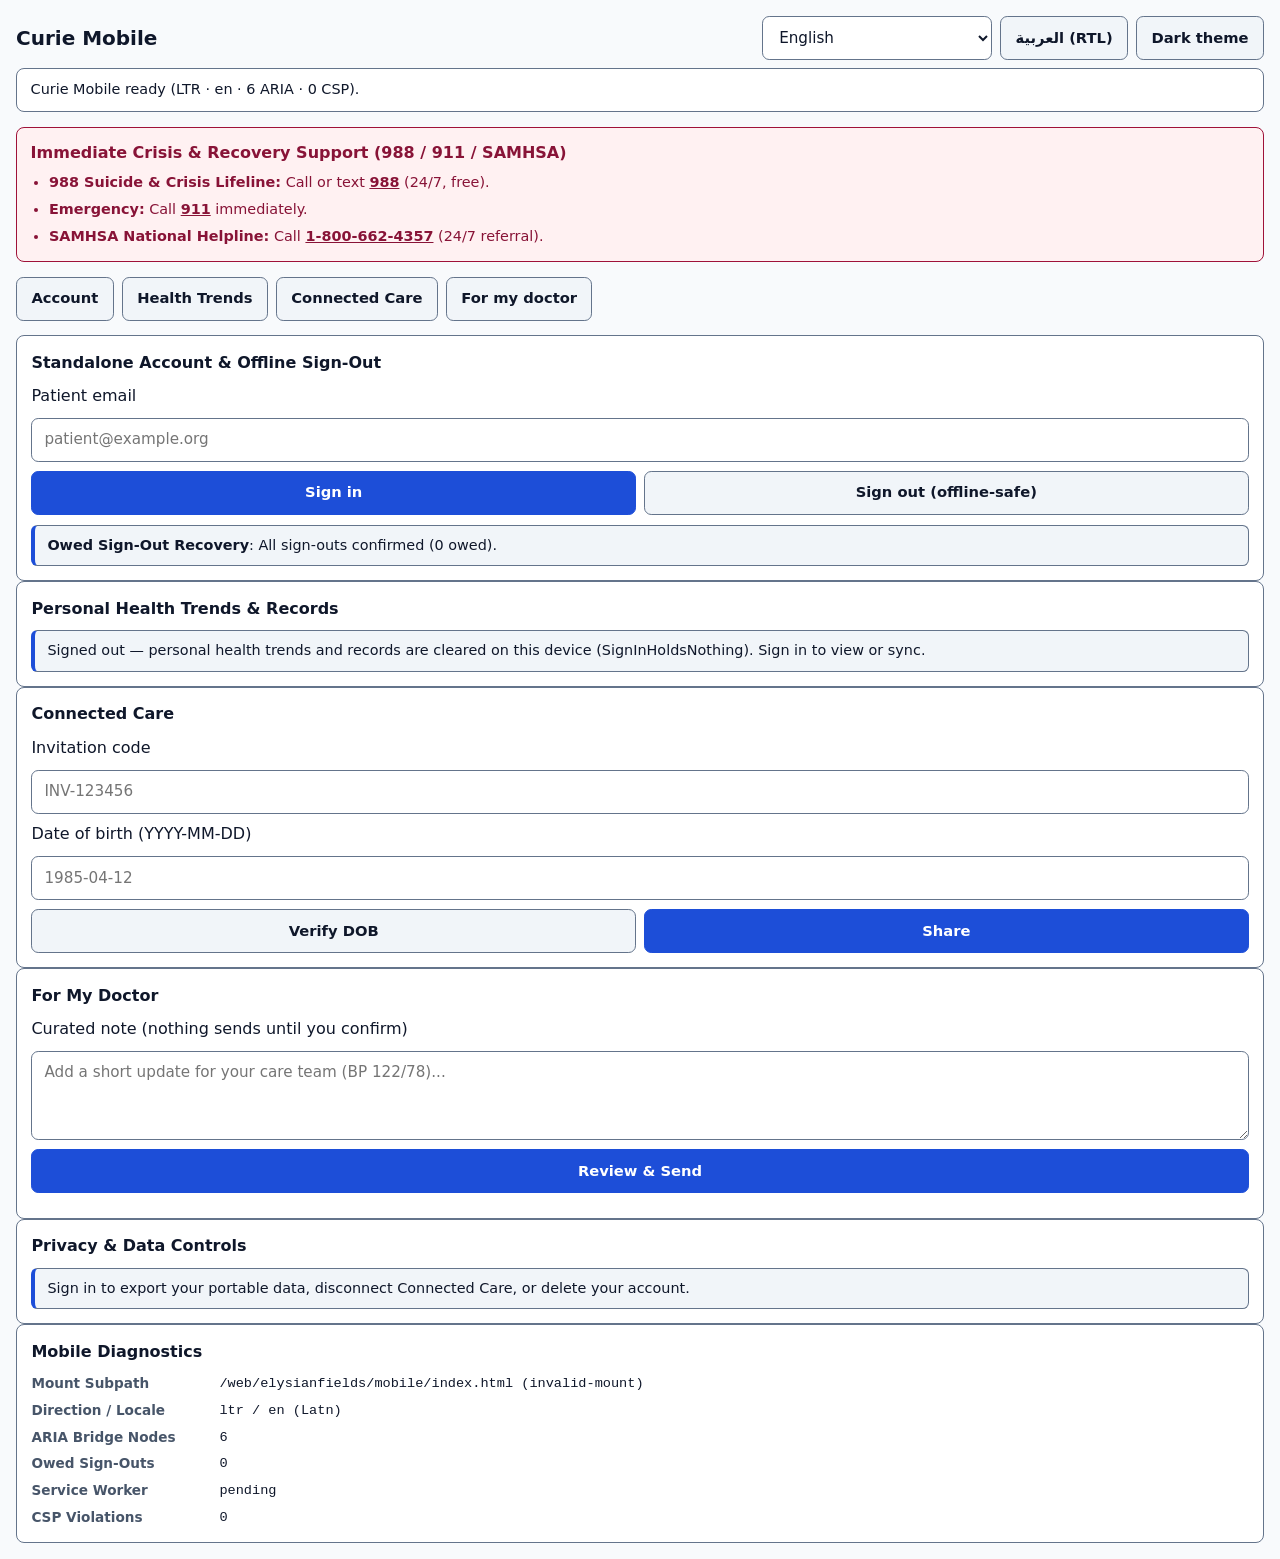
==== commit 4286f638: "feat(web): add Clinic Messages live personal draft sync and Mobile PWA privacy controls" ====
--- a/web/elysianfields/mobile/index.html
+++ b/web/elysianfields/mobile/index.html
@@ -139,6 +139,25 @@
         <ul id="doctor-sent-list" class="sent-list" aria-live="polite" dir="auto"></ul>
       </section>
 
+      <section id="section-privacy" class="card" aria-label="Patient privacy controls">
+        <h2 id="heading-mobile-privacy">Privacy &amp; Data Controls</h2>
+        <p id="mobile-privacy-signed-out-notice" class="health-notice" role="status">
+          Sign in to export your portable data, disconnect Connected Care, or delete your account.
+        </p>
+        <div id="mobile-privacy-controls" class="privacy-controls" hidden>
+          <p id="mobile-connected-care-standing" class="health-notice" role="status">
+            Connected Care: Connected
+          </p>
+          <div class="btn-row">
+            <button id="btn-mobile-export" type="button" class="touch-btn touch-btn-primary">Export My Data</button>
+            <button id="btn-mobile-disconnect" type="button" class="touch-btn">Disconnect Care</button>
+            <button id="btn-mobile-delete-account" type="button" class="touch-btn touch-btn-danger">Delete Account</button>
+          </div>
+          <p id="mobile-privacy-summary" class="privacy-summary" role="status" aria-live="polite" hidden></p>
+        </div>
+        <p id="mobile-privacy-receipt" class="privacy-receipt" role="status" aria-live="polite" hidden></p>
+      </section>
+
       <section class="card" aria-label="Mobile delivery diagnostics">
         <h2 id="heading-mobile-diagnostics">Mobile Diagnostics</h2>
         <dl class="metric-grid">
--- a/web/elysianfields/mobile/mobile.css
+++ b/web/elysianfields/mobile/mobile.css
@@ -10,6 +10,8 @@
   --border-subtle: #475569;
   --accent-bg: #1d4ed8;
   --accent-text: #ffffff;
+  --danger-bg: #b91c1c;
+  --danger-text: #ffffff;
   --focus-ring: #93c5fd;
   --crisis-bg: #3f1d2e;
   --crisis-border: #be123c;
@@ -41,6 +43,8 @@
   --border-subtle: #64748b;
   --accent-bg: #1d4ed8;
   --accent-text: #ffffff;
+  --danger-bg: #b91c1c;
+  --danger-text: #ffffff;
   --focus-ring: #1d4ed8;
   --crisis-bg: #fff1f2;
   --crisis-border: #9f1239;
@@ -349,6 +353,45 @@
   text-align: center;
 }
 
+.touch-btn-danger {
+  background: var(--danger-bg);
+  border-color: var(--danger-bg);
+  color: var(--danger-text);
+  text-align: center;
+}
+
+.privacy-controls {
+  display: flex;
+  flex-direction: column;
+  gap: 0.65rem;
+  min-width: 0;
+}
+
+.privacy-controls[hidden],
+.privacy-summary[hidden],
+.privacy-receipt[hidden] {
+  display: none;
+}
+
+.privacy-summary,
+.privacy-receipt {
+  margin: 0;
+  padding-block: 0.55rem;
+  padding-inline: 0.75rem;
+  border-radius: 0.4rem;
+  background: var(--bg-subtle);
+  border: 1px solid var(--border-subtle);
+  border-inline-start: 4px solid var(--accent-bg);
+  color: var(--text-primary);
+  font-size: 0.9rem;
+  line-height: 1.5;
+  overflow-wrap: break-word;
+}
+
+.privacy-receipt {
+  border-inline-start-color: var(--danger-bg);
+}
+
 .touch-btn:focus-visible,
 .touch-input:focus-visible,
 .touch-textarea:focus-visible,
